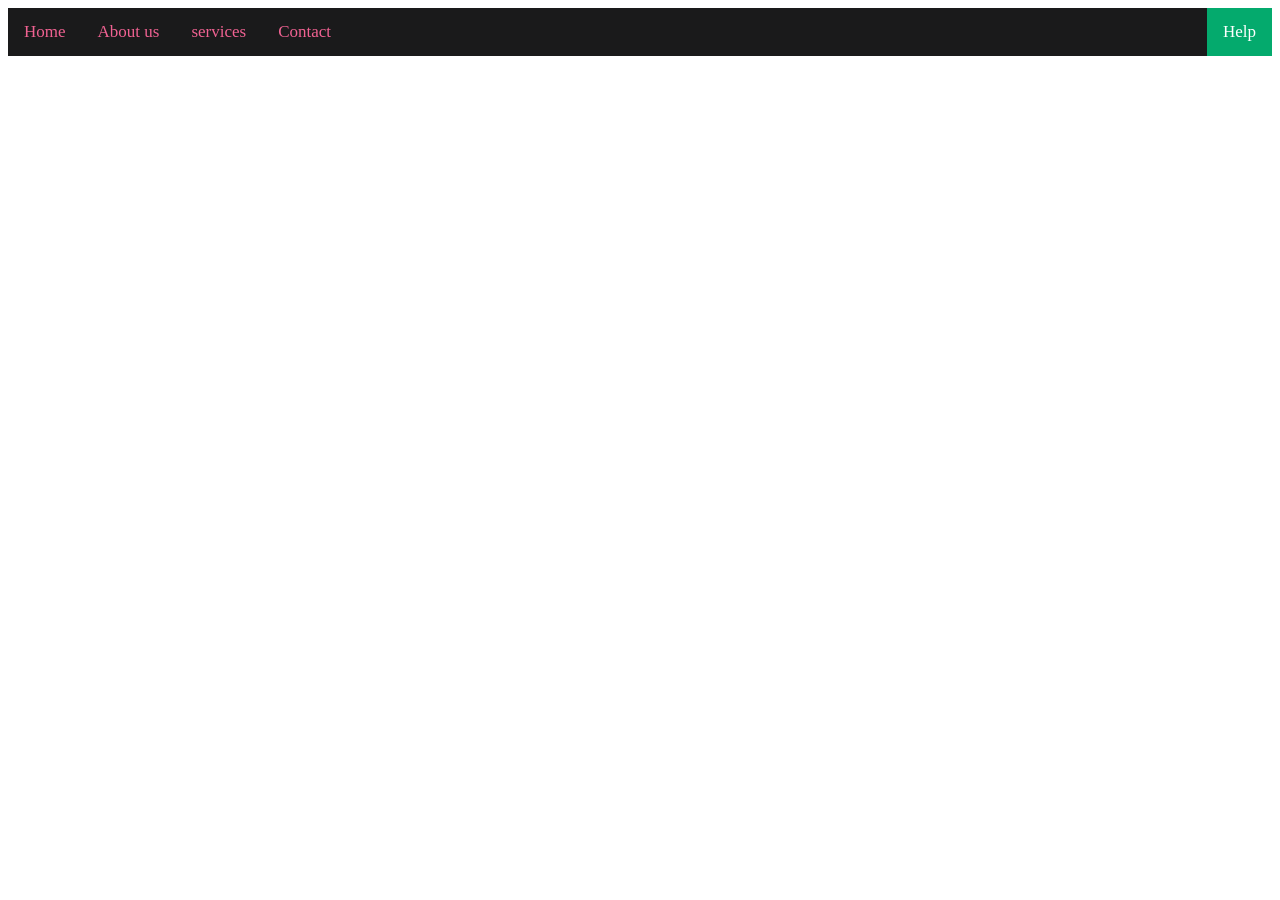
==== index.html @ 2af12721 "first commit" ====
<!DOCTYPE html>
<html lang="en">
<head>
    <meta charset="UTF-8">
    <meta name="viewport" content="width=device-width, initial-scale=1.0">
    <link rel="stylesheet" href="style.css">
    <title>Home</title>
</head>
<body>
    <div class="topnav">
  <a href="index.html">Home</a>
  <a href="about.html">About us</a>
  <a href="services.html">services</a>
  <a href="contact.html">Contact</a>
  <a href="#about" class="split">Help</a>
</div>
</body>
</html>
---- style.css ----
:root{
    --primary: #F06292;
    --secondary: #F7E7C3;
    --bg: #1A1A1B;
    --accent: #2d2d2e;
    --text: #f5f5f5;
}
.topnav {
  background-color: var(--bg);
  overflow: hidden;
}

/* Style the links inside the navigation bar */
.topnav a {
  float: left;
  color: var(--primary);
  text-align: center;
  padding: 14px 16px;
  text-decoration: none;
  font-size: 17px;
}

/* Change the color of links on hover */
.topnav a:hover {
  background-color:var(--bg);
  color: var(--secondary);
}

/* Create a right-aligned (split) link inside the navigation bar */
.topnav a.split {
  float: right;
  background-color: #04AA6D;
  color: white;
}
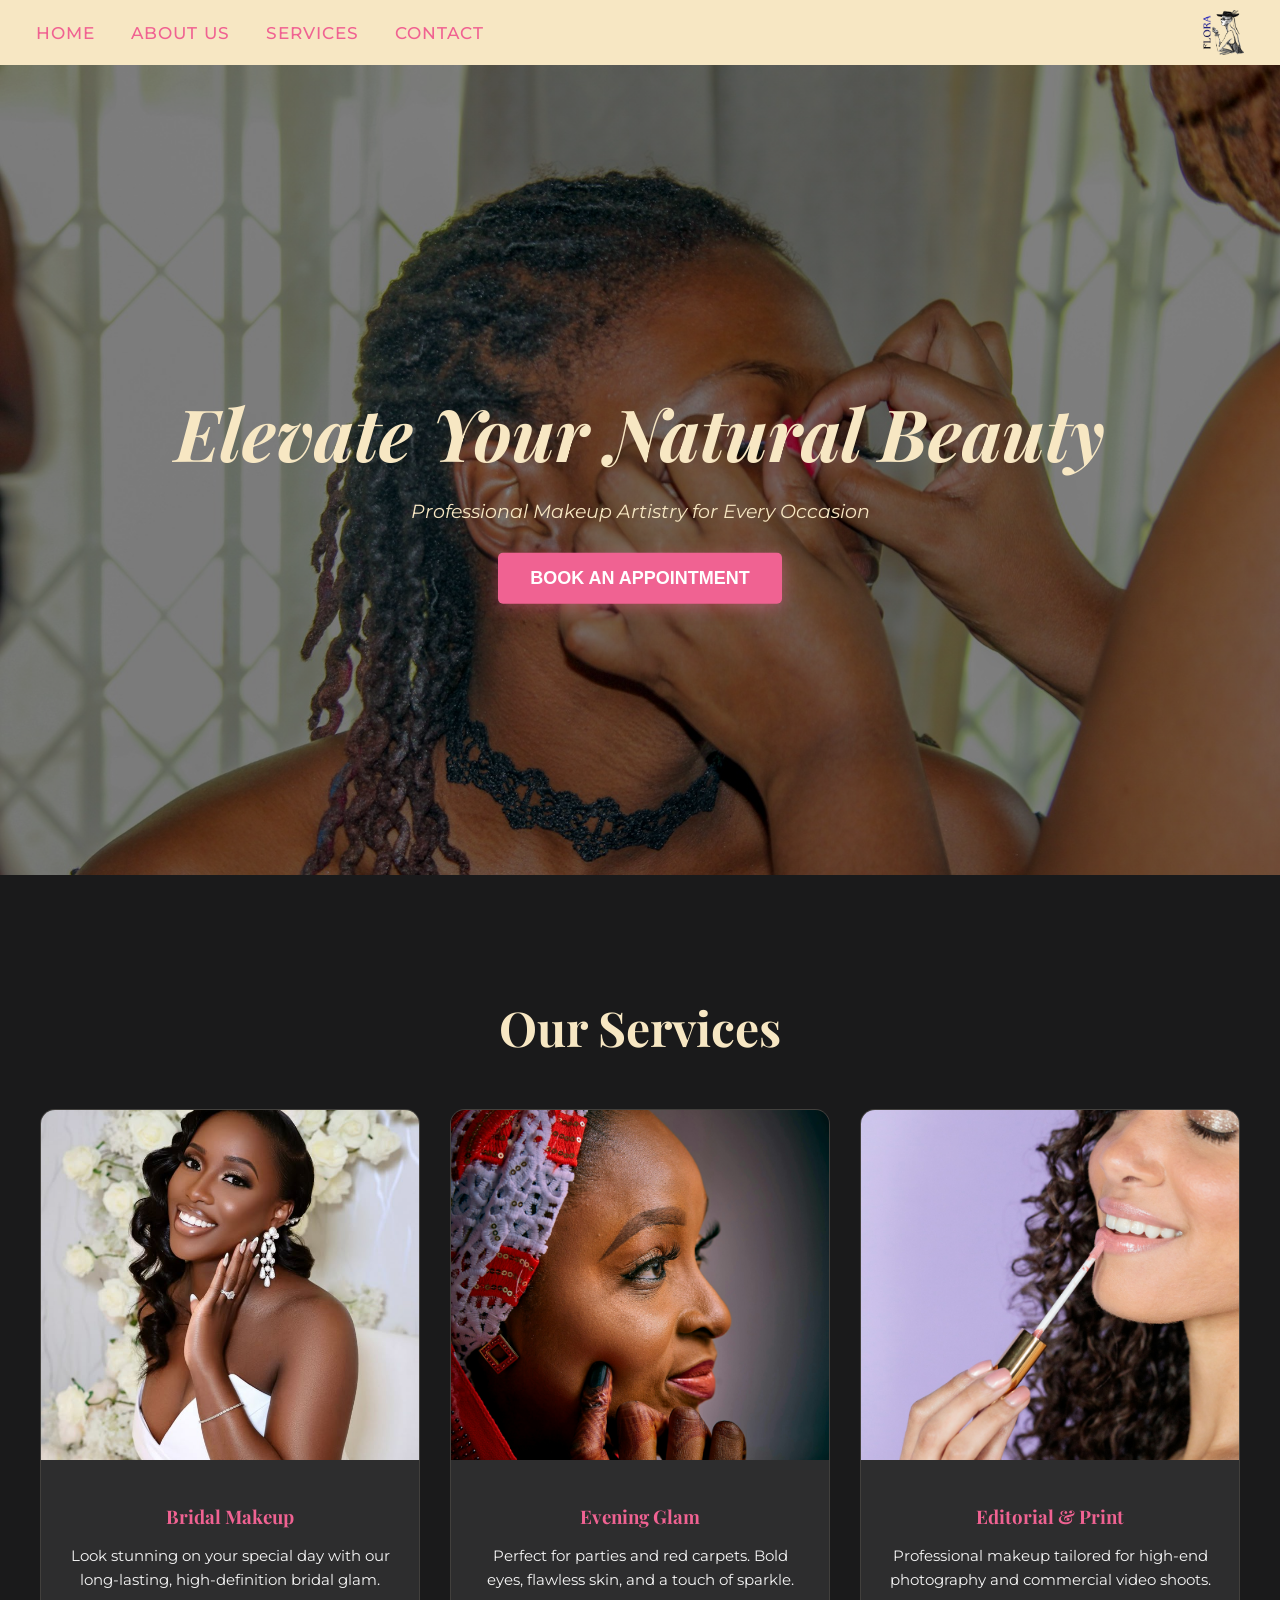
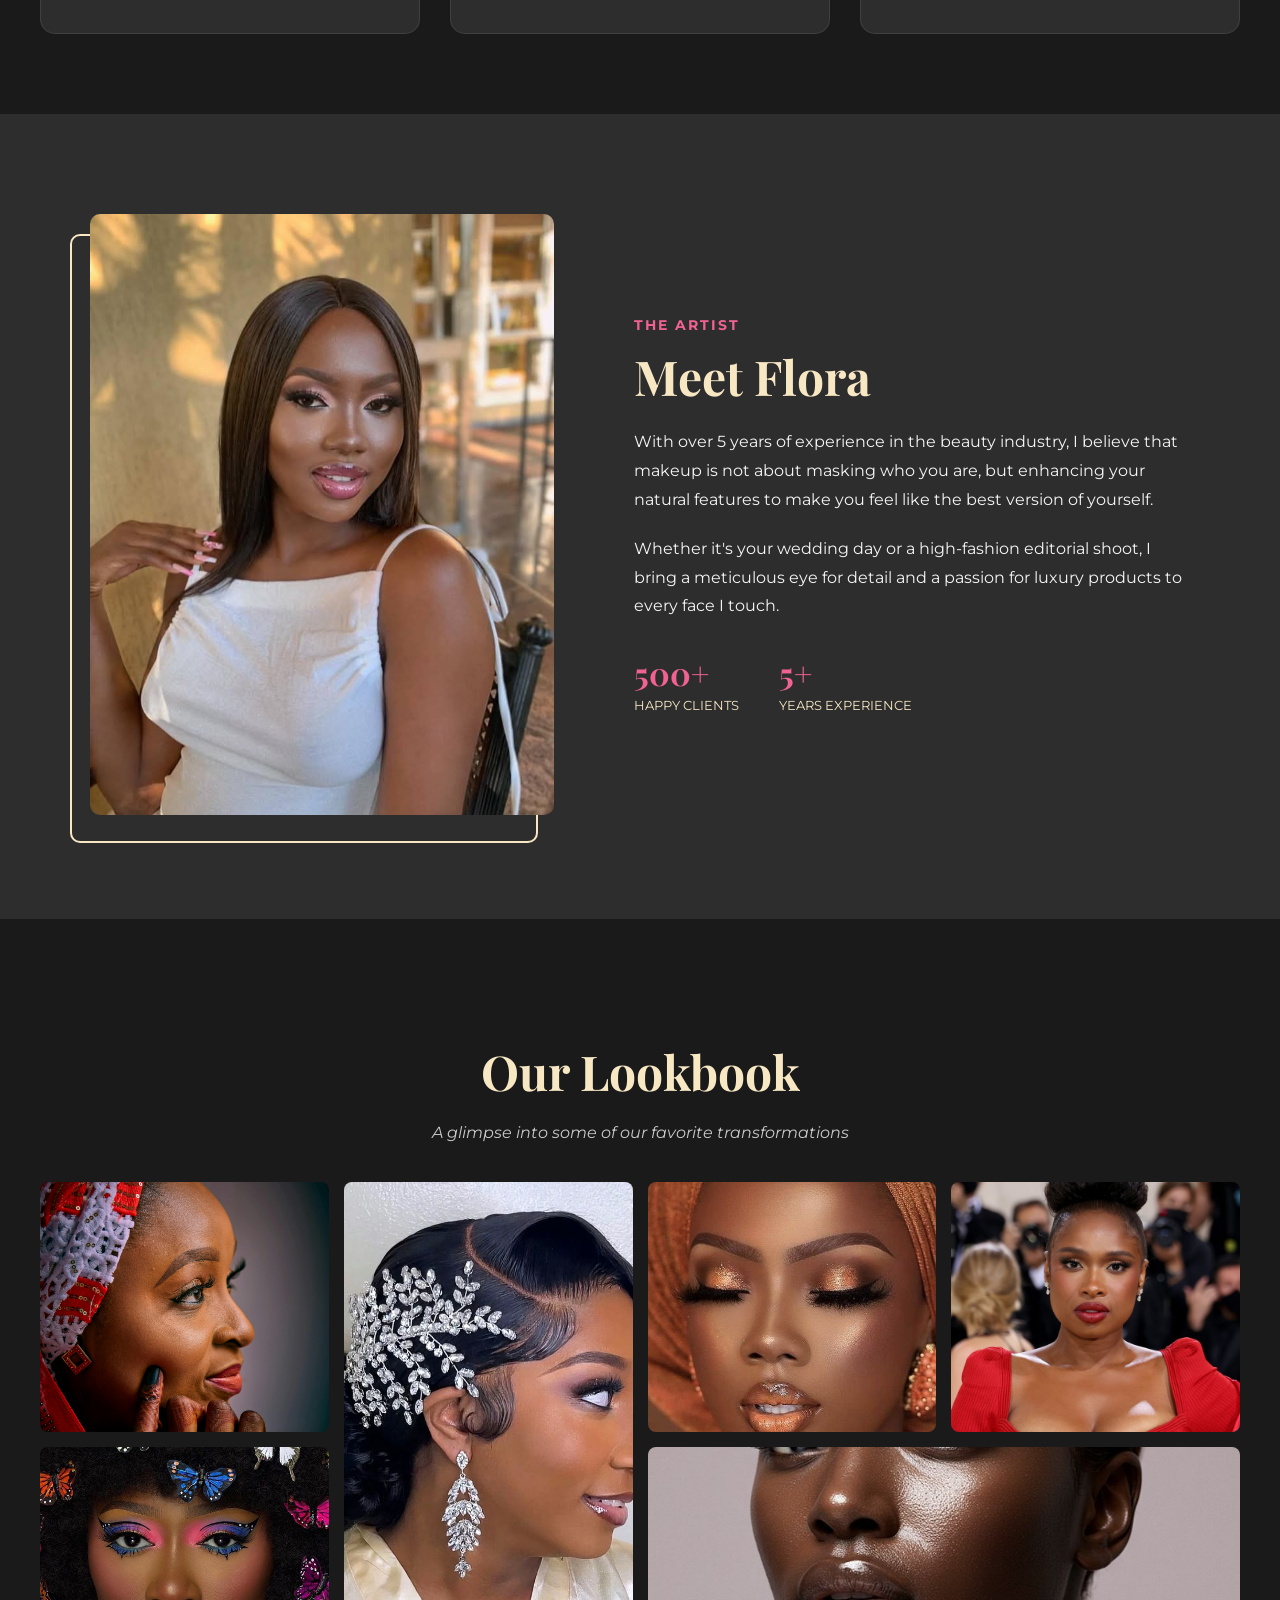
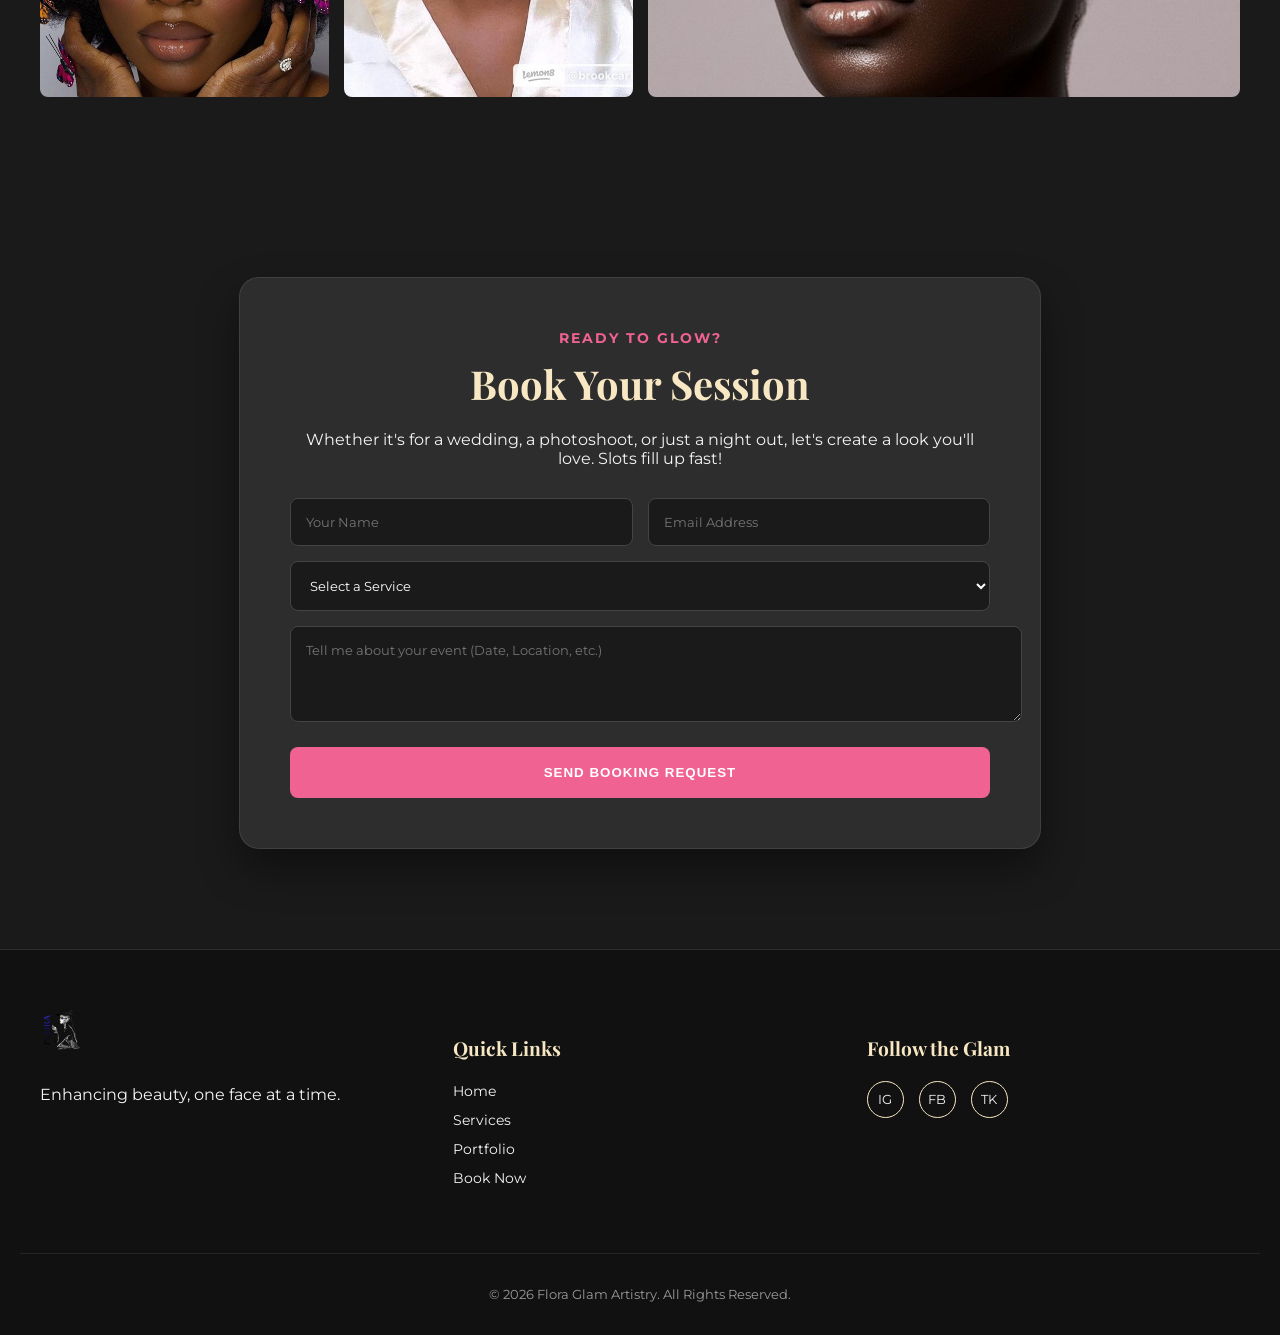
==== commit 37ab5259: "Updated the page" ====
--- a/index.html
+++ b/index.html
@@ -4,15 +4,172 @@
     <meta charset="UTF-8">
     <meta name="viewport" content="width=device-width, initial-scale=1.0">
     <link rel="stylesheet" href="style.css">
-    <title>Home</title>
+    <title>Flora Glam | Home</title>
 </head>
 <body>
-    <div class="topnav">
-  <a href="index.html">Home</a>
-  <a href="about.html">About us</a>
-  <a href="services.html">services</a>
-  <a href="contact.html">Contact</a>
-  <a href="#about" class="split">Help</a>
+ <div class="topnav">
+  <div class="nav-links">
+    <a href="index.html">Home</a>
+    <a href="about.html">About us</a>
+    <a href="services.html">Services</a>
+    <a href="contact.html">Contact</a>
+  </div>
+
+  <a href="index.html" class="logo-container">
+    <img src="images/logo.png" alt="Flora Glam Logo" class="nav-logo">
+  </a>
 </div>
+<div class="hero-image">
+  <div class="hero-text">
+    <h1>Elevate Your Natural Beauty</h1>
+    <p>Professional Makeup Artistry for Every Occasion</p>
+    <button class="hero-btn">Book an Appointment</button>
+</div>
+</div>
+<section id="services" class="services-section">
+    <h2 class="section-title">Our Services</h2>
+    <div class="services-container">
+        <div class="service-card">
+            <div class="service-img-container">
+                <img src="images/BridalMakeup.jpeg" alt="Bridal Makeup">
+            </div>
+            <div class="service-info">
+                <h3>Bridal Makeup</h3>
+                <p>Look stunning on your special day with our long-lasting, high-definition bridal glam.</p>
+            </div>
+        </div>
+
+        <div class="service-card">
+            <div class="service-img-container">
+                <img src="images/fullglam.jpg" alt="Evening Glam">
+            </div>
+            <div class="service-info">
+                <h3>Evening Glam</h3>
+                <p>Perfect for parties and red carpets. Bold eyes, flawless skin, and a touch of sparkle.</p>
+            </div>
+        </div>
+
+        <div class="service-card">
+            <div class="service-img-container">
+                <img src="images/lipstic.jpg" alt="Editorial Makeup">
+            </div>
+            <div class="service-info">
+                <h3>Editorial & Print</h3>
+                <p>Professional makeup tailored for high-end photography and commercial video shoots.</p>
+            </div>
+        </div>
+    </div>
+</section>
+<section id="about" class="about-section">
+    <div class="about-container">
+        <div class="about-image">
+            <img src="images/flora.png" alt="The Makeup Artist">
+            <div class="image-border"></div>
+        </div>
+
+        <div class="about-content">
+            <span class="sub-title">The Artist</span>
+            <h2>Meet Flora</h2>
+            <p>With over 5 years of experience in the beauty industry, I believe that makeup is not about masking who you are, but enhancing your natural features to make you feel like the best version of yourself.</p>
+            
+            <p>Whether it's your wedding day or a high-fashion editorial shoot, I bring a meticulous eye for detail and a passion for luxury products to every face I touch.</p>
+            
+            <div class="about-stats">
+                <div class="stat">
+                    <span>500+</span>
+                    <p>Happy Clients</p>
+                </div>
+                <div class="stat">
+                    <span>5+</span>
+                    <p>Years Experience</p>
+                </div>
+            </div>
+        </div>
+    </div>
+</section>
+<section id="portfolio" class="portfolio-section">
+    <h2 class="section-title">Our Lookbook</h2>
+    <p class="section-subtitle">A glimpse into some of our favorite transformations</p>
+    
+    <div class="portfolio-grid">
+        <div class="portfolio-item">
+            <img src="images/fullglam.jpg" alt="Glam Makeup">
+            <div class="overlay"><span>Soft Glam</span></div>
+        </div>
+        <div class="portfolio-item tall">
+            <img src="images/look2.jpeg" alt="Bridal Makeup">
+            <div class="overlay"><span>Traditional Bridal</span></div>
+        </div>
+        <div class="portfolio-item">
+            <img src="images/look3.jpeg" alt="Eyeshadow Art">
+            <div class="overlay"><span>Editorial Eyes</span></div>
+        </div>
+        <div class="portfolio-item">
+            <img src="images/look4.jpeg" alt="Red Carpet Look">
+            <div class="overlay"><span>Red Carpet</span></div>
+        </div>
+        <div class="portfolio-item wide">
+            <img src="images/look5.jpeg" alt="Natural Makeup">
+            <div class="overlay"><span>No-Makeup Look</span></div>
+        </div>
+        <div class="portfolio-item">
+            <img src="images/look6.jpeg" alt="Creative Makeup">
+            <div class="overlay"><span>Creative Art</span></div>
+        </div>
+    </div>
+</section>
+<section id="contact" class="booking-section">
+    <div class="booking-card">
+        <span class="sub-title">Ready to Glow?</span>
+        <h2>Book Your Session</h2>
+        <p>Whether it's for a wedding, a photoshoot, or just a night out, let's create a look you'll love. Slots fill up fast!</p>
+        
+        <form class="booking-form">
+            <div class="input-group">
+                <input type="text" placeholder="Your Name" required>
+                <input type="email" placeholder="Email Address" required>
+            </div>
+            <select required>
+                <option value="" disabled selected>Select a Service</option>
+                <option value="bridal">Bridal Makeup</option>
+                <option value="evening">Evening Glam</option>
+                <option value="editorial">Editorial & Print</option>
+            </select>
+            <textarea placeholder="Tell me about your event (Date, Location, etc.)" rows="4"></textarea>
+            <button type="submit" class="submit-btn">Send Booking Request</button>
+        </form>
+    </div>
+</section>
+<footer class="main-footer">
+    <div class="footer-content">
+        <div class="footer-logo">
+            <img src="images/logo.png" alt="Flora Glam Logo" class="footer-nav-logo">
+            <p>Enhancing beauty, one face at a time.</p>
+        </div>
+        
+        <div class="footer-links">
+            <h4>Quick Links</h4>
+            <ul>
+                <li><a href="index.html">Home</a></li>
+                <li><a href="services.html">Services</a></li>
+                <li><a href="about.html">Portfolio</a></li>
+                <li><a href="contact.html">Book Now</a></li>
+            </ul>
+        </div>
+
+        <div class="footer-socials">
+            <h4>Follow the Glam</h4>
+            <div class="social-icons">
+                <a href="#">IG</a>
+                <a href="#">FB</a>
+                <a href="#">TK</a>
+            </div>
+        </div>
+    </div>
+    
+    <div class="footer-bottom">
+        <p>&copy; 2026 Flora Glam Artistry. All Rights Reserved.</p>
+    </div>
+</footer>
 </body>
 </html>
--- a/style.css
+++ b/style.css
@@ -1,3 +1,4 @@
+@import url('https://fonts.googleapis.com/css2?family=Playfair+Display:ital,wght@0,400..900;1,400..900&family=Montserrat:wght@100..900&display=swap');
 :root{
     --primary: #F06292;
     --secondary: #F7E7C3;
@@ -5,19 +6,33 @@
     --accent: #2d2d2e;
     --text: #f5f5f5;
 }
+body {
+    height: 100%;
+    margin: 0;
+    font-family: 'Montserrat', sans-serif; /* Clean font for everything else */
+    color: var(--text);
+    background-color: var(--bg);
+}
 .topnav {
-  background-color: var(--bg);
-  overflow: hidden;
+  display: flex; /* Using flexbox is much easier for alignment than floats */
+  align-items: center;
+  justify-content: space-between;
+  background-color: var(--secondary);
+  padding: 0 20px;
 }
 
 /* Style the links inside the navigation bar */
 .topnav a {
-  float: left;
+  font-family: 'Montserrat', sans-serif;
+  font-weight: 500;
+  letter-spacing: 1px;
+  text-transform: uppercase;
   color: var(--primary);
   text-align: center;
-  padding: 14px 16px;
+  padding: 20px 16px; /* Increased padding for a more modern look */
   text-decoration: none;
   font-size: 17px;
+  transition: 0.3s; /* Makes the hover effect smooth */
 }
 
 /* Change the color of links on hover */
@@ -25,10 +40,902 @@
   background-color:var(--bg);
   color: var(--secondary);
 }
-
+.topnav a.logo-container:hover {
+  background-color: transparent; /* Keeps the navbar color */
+  cursor: default; /* Optional: removes the pointer finger if it's not a link */
+}
 /* Create a right-aligned (split) link inside the navigation bar */
 .topnav a.split {
   float: right;
-  background-color: #04AA6D;
+}
+.nav-logo {
+  height: 45px; /* Increased size slightly to make it "pop" */
+  width: auto;
+  display: block;
+}
+
+.logo-container {
+    padding: 10px 16px !important; /* Slightly less padding to center the image */
+}
+
+/* The hero image */
+.hero-image {
+  background-image: linear-gradient(rgba(0, 0, 0, 0.5), rgba(0, 0, 0, 0.5)), url("images/hero.jpg");
+  height: 90vh; /* This makes it 90% of the screen height */
+  background-position: center;
+  background-repeat: no-repeat;
+  background-size: cover;
+  position: relative;
+}
+
+/* Styling the Hero Text Container */
+.hero-text {
+  text-align: center;
+  position: absolute;
+  top: 50%;
+  left: 50%;
+  transform: translate(-50%, -50%);
+  color: var(--text); /* Uses your #f5f5f5 light text color */
+  width: 80%; /* Keeps text from stretching too wide on desktop */
+}
+
+.hero-text h1 {
+    font-family: 'Playfair Display', serif;
+    font-size: 4.5rem; /* Large and elegant */
+    font-weight: 700;
+    font-style: italic; /* Italic serifs look very "high-fashion" */
+    margin-bottom: 10px;
+    color: var(--secondary); /* Your gold color */
+}
+/* Enhancing the Subtitle */
+.hero-text p {
+  font-size: 1.2rem;
+  margin-bottom: 30px;
+  font-style: italic;
+  color: var(--secondary); /* Uses your gold/cream color for a soft look */
+}
+
+/* Styling the "Book an Appointment" Button */
+.hero-btn {
+  background-color: var(--primary); /* Your signature pink */
   color: white;
-}
+  padding: 15px 32px;
+  font-size: 18px;
+  font-weight: bold;
+  border: none;
+  border-radius: 5px;
+  cursor: pointer;
+  transition: all 0.3s ease;
+  text-transform: uppercase;
+  box-shadow: 0 4px 15px rgba(240, 98, 146, 0.4); /* Pink glow effect */
+}
+
+/* Button Hover Animation */
+.hero-btn:hover {
+  background-color: white;
+  color: var(--primary);
+  transform: translateY(-3px); /* Slight lift effect */
+  box-shadow: 0 6px 20px rgba(255, 255, 255, 0.2);
+}
+.services-section {
+    padding: 80px 20px;
+    background-color: var(--bg);
+    text-align: center;
+}
+
+.section-title {
+    font-family: 'Playfair Display', serif;
+    font-size: 3rem;
+    color: var(--secondary);
+    margin-bottom: 50px;
+}
+
+.services-container {
+    display: flex;
+    justify-content: center;
+    gap: 30px;
+    flex-wrap: wrap; /* Makes it stack on mobile */
+    max-width: 1200px;
+    margin: 0 auto;
+}
+
+.service-card {
+    background-color: var(--accent);
+    border-radius: 15px;
+    flex: 1;
+    min-width: 280px;
+    overflow: hidden; /* This keeps the image corners rounded */
+    transition: transform 0.3s ease;
+    border: 1px solid rgba(247, 231, 195, 0.1);
+    display: flex;
+    flex-direction: column;
+}
+
+.service-img-container {
+    width: 100%;
+    height: 350px; /* Fixed height for consistency */
+    overflow: hidden;
+}
+
+.service-img-container img {
+    width: 100%;
+    height: 100%;
+    object-fit: cover; /* This prevents the image from stretching */
+    transition: transform 0.5s ease;
+}
+
+/* Zoom effect on hover */
+.service-card:hover .service-img-container img {
+    transform: scale(1.1);
+}
+
+.service-card:hover {
+    transform: translateY(-10px);
+    border-color: var(--primary);
+}
+
+/* Padding for the text below the image */
+.service-info {
+    padding: 25px;
+    text-align: center;
+}
+
+.service-info h3 {
+    font-family: 'Playfair Display', serif;
+    color: var(--primary);
+    margin-bottom: 10px;
+}
+.service-card p {
+    line-height: 1.6;
+    color: var(--text);
+    font-size: 0.95rem;
+}
+.about-section {
+    padding: 100px 20px;
+    background-color: var(--accent); /* Uses your darker grey for contrast */
+}
+
+.about-container {
+    max-width: 1100px;
+    margin: 0 auto;
+    display: flex;
+    align-items: center;
+    gap: 60px;
+    flex-wrap: wrap; /* Important for mobile */
+}
+
+.about-image {
+    flex: 1;
+    min-width: 300px;
+    position: relative;
+}
+
+.about-image img {
+    width: 100%;
+    border-radius: 10px;
+    position: relative;
+    z-index: 2;
+}
+
+/* This adds a decorative gold frame behind the image */
+.image-border {
+    position: absolute;
+    top: 20px;
+    left: -20px;
+    width: 100%;
+    height: 100%;
+    border: 2px solid var(--secondary);
+    border-radius: 10px;
+    z-index: 1;
+}
+
+.about-content {
+    flex: 1.2;
+    min-width: 300px;
+}
+
+.sub-title {
+    color: var(--primary);
+    text-transform: uppercase;
+    letter-spacing: 2px;
+    font-weight: bold;
+    font-size: 0.9rem;
+}
+
+.about-content h2 {
+    font-family: 'Playfair Display', serif;
+    font-size: 3rem;
+    color: var(--secondary);
+    margin: 10px 0 20px 0;
+}
+
+.about-content p {
+    color: var(--text);
+    line-height: 1.8;
+    margin-bottom: 20px;
+}
+
+/* Mini stats for credibility */
+.about-stats {
+    display: flex;
+    gap: 40px;
+    margin-top: 30px;
+}
+
+.stat span {
+    display: block;
+    font-size: 2rem;
+    font-family: 'Playfair Display', serif;
+    color: var(--primary);
+    font-weight: bold;
+}
+
+.stat p {
+    font-size: 0.8rem;
+    text-transform: uppercase;
+    color: var(--secondary);
+    margin: 0;
+}
+.portfolio-section {
+    padding: 80px 20px;
+    background-color: var(--bg);
+    text-align: center;
+}
+
+.section-subtitle {
+    color: var(--text);
+    margin-top: -30px;
+    margin-bottom: 40px;
+    font-style: italic;
+    opacity: 0.8;
+}
+
+.portfolio-grid {
+    display: grid;
+    grid-template-columns: repeat(auto-fit, minmax(250px, 1fr));
+    grid-auto-rows: 250px;
+    grid-auto-flow: dense; /* Fills in gaps automatically */
+    gap: 15px;
+    max-width: 1200px;
+    margin: 0 auto;
+}
+
+.portfolio-item {
+    position: relative;
+    overflow: hidden;
+    border-radius: 8px;
+}
+
+/* Creating the Masonry effect */
+.portfolio-item.tall {
+    grid-row: span 2;
+}
+
+.portfolio-item.wide {
+    grid-column: span 2;
+}
+
+.portfolio-item img {
+    width: 100%;
+    height: 100%;
+    object-fit: cover;
+    transition: transform 0.6s ease;
+}
+
+/* Hover Effect: Darken image and show text */
+.overlay {
+    position: absolute;
+    top: 0;
+    left: 0;
+    width: 100%;
+    height: 100%;
+    background: rgba(240, 98, 146, 0.7); /* Your pink primary color with transparency */
+    display: flex;
+    align-items: center;
+    justify-content: center;
+    opacity: 0;
+    transition: opacity 0.4s ease;
+}
+
+.overlay span {
+    color: white;
+    font-family: 'Playfair Display', serif;
+    font-size: 1.5rem;
+    font-weight: bold;
+    border-bottom: 2px solid var(--secondary);
+}
+
+.portfolio-item:hover img {
+    transform: scale(1.1);
+}
+
+.portfolio-item:hover .overlay {
+    opacity: 1;
+}
+
+/* Responsive adjustment for mobile */
+@media (max-width: 768px) {
+    .portfolio-item.wide {
+        grid-column: span 1;
+    }
+}
+.booking-section {
+    padding: 100px 20px;
+    background-image: linear-gradient(rgba(26, 26, 27, 0.9), rgba(26, 26, 27, 0.9)), url('images/brushes-bg.jpg');
+    background-size: cover;
+    background-attachment: fixed; /* This creates a cool parallax effect */
+    display: flex;
+    justify-content: center;
+}
+
+.booking-card {
+    background-color: var(--accent);
+    padding: 50px;
+    border-radius: 20px;
+    max-width: 700px;
+    width: 100%;
+    text-align: center;
+    box-shadow: 0 20px 40px rgba(0, 0, 0, 0.4);
+    border: 1px solid rgba(247, 231, 195, 0.1);
+}
+
+.booking-card h2 {
+    font-family: 'Playfair Display', serif;
+    font-size: 2.5rem;
+    color: var(--secondary);
+    margin: 10px 0 20px 0;
+}
+
+/* Form Styles */
+.booking-form {
+    display: flex;
+    flex-direction: column;
+    gap: 15px;
+    margin-top: 30px;
+}
+
+.input-group {
+    display: flex;
+    gap: 15px;
+}
+
+.booking-form input, 
+.booking-form select, 
+.booking-form textarea {
+    width: 100%;
+    padding: 15px;
+    background-color: var(--bg);
+    border: 1px solid #444;
+    border-radius: 8px;
+    color: white;
+    font-family: 'Montserrat', sans-serif;
+    outline: none;
+    transition: border-color 0.3s;
+}
+
+.booking-form input:focus, 
+.booking-form select:focus, 
+.booking-form textarea:focus {
+    border-color: var(--primary); /* Glows pink when clicking */
+}
+
+.submit-btn {
+    background-color: var(--primary);
+    color: white;
+    padding: 18px;
+    border: none;
+    border-radius: 8px;
+    font-weight: bold;
+    text-transform: uppercase;
+    letter-spacing: 1px;
+    cursor: pointer;
+    transition: 0.3s;
+    margin-top: 10px;
+}
+
+.submit-btn:hover {
+    background-color: var(--secondary);
+    color: var(--bg);
+    transform: scale(1.02);
+}
+
+/* Responsive fix for the name/email row */
+@media (max-width: 600px) {
+    .input-group {
+        flex-direction: column;
+    }
+}
+
+/* About Page Specific Styles */
+.about-hero {
+    height: 30vh;
+    background-image: linear-gradient(rgba(0, 0, 0, 0.6), rgba(0, 0, 0, 0.6)), url("images/hero.jpg");
+    background-size: cover;
+    background-position: center;
+    display: flex;
+    align-items: center;
+    justify-content: center;
+}
+
+.about-hero h1 {
+    font-family: 'Playfair Display', serif;
+    color: var(--secondary);
+    font-size: 3rem;
+}
+
+.about-details {
+    padding: 100px 20px;
+    background-color: var(--bg);
+}
+
+.about-container {
+    max-width: 1100px;
+    margin: 0 auto;
+    display: flex;
+    align-items: center;
+    gap: 80px;
+    flex-wrap: wrap;
+}
+
+.about-image-wrapper {
+    flex: 1;
+    min-width: 300px;
+    position: relative;
+}
+
+.profile-img {
+    width: 100%;
+    border-radius: 10px;
+    position: relative;
+    z-index: 2;
+}
+
+.decorative-box {
+    position: absolute;
+    top: -20px;
+    right: -20px;
+    width: 100%;
+    height: 100%;
+    border: 3px solid var(--primary);
+    border-radius: 10px;
+    z-index: 1;
+}
+
+.about-text-content {
+    flex: 1.5;
+    min-width: 300px;
+}
+
+.accent-text {
+    color: var(--primary);
+    text-transform: uppercase;
+    letter-spacing: 2px;
+    font-weight: 600;
+    font-size: 0.85rem;
+}
+
+.about-text-content h2 {
+    font-family: 'Playfair Display', serif;
+    font-size: 3.5rem;
+    color: var(--secondary);
+    margin: 10px 0 30px;
+}
+
+.about-text-content p {
+    color: var(--text);
+    line-height: 1.8;
+    font-size: 1.1rem;
+    margin-bottom: 20px;
+}
+
+.skill-tags {
+    display: flex;
+    gap: 15px;
+    flex-wrap: wrap;
+    margin-top: 30px;
+}
+
+.skill-tags span {
+    background-color: var(--accent);
+    color: var(--secondary);
+    padding: 8px 18px;
+    border-radius: 50px;
+    font-size: 0.85rem;
+    border: 1px solid rgba(247, 231, 195, 0.2);
+}
+
+/* Mobile Adjustment */
+@media (max-width: 768px) {
+    .about-container {
+        gap: 40px;
+        text-align: center;
+    }
+    .skill-tags {
+        justify-content: center;
+    }
+}
+
+/* About Values Section */
+.about-values {
+    padding: 80px 20px;
+    background-color: var(--accent); /* Slightly lighter background to separate it */
+    text-align: center;
+}
+
+.values-header {
+    margin-bottom: 60px;
+}
+
+.values-header h2 {
+    font-family: 'Playfair Display', serif;
+    font-size: 2.8rem;
+    color: var(--secondary);
+    margin-top: 10px;
+}
+
+.values-grid {
+    display: grid;
+    grid-template-columns: repeat(auto-fit, minmax(220px, 1fr));
+    gap: 30px;
+    max-width: 1200px;
+    margin: 0 auto;
+}
+
+.value-item {
+    padding: 30px;
+    background-color: var(--bg); /* Dark background for the cards */
+    border-radius: 15px;
+    border: 1px solid rgba(247, 231, 195, 0.05);
+    transition: 0.3s ease;
+}
+
+.value-item:hover {
+    border-color: var(--primary);
+    transform: translateY(-5px);
+}
+
+.value-icon {
+    font-size: 40px;
+    margin-bottom: 20px;
+}
+
+.value-item h3 {
+    font-family: 'Playfair Display', serif;
+    color: var(--primary);
+    margin-bottom: 15px;
+    font-size: 1.4rem;
+}
+
+.value-item p {
+    color: var(--text);
+    font-size: 0.95rem;
+    line-height: 1.6;
+    opacity: 0.8;
+}
+
+/* Ensure sub-title from previous sections is reused correctly */
+.sub-title {
+    color: var(--primary);
+    text-transform: uppercase;
+    letter-spacing: 2px;
+    font-weight: bold;
+    font-size: 0.9rem;
+}
+/* Timeline Section */
+.about-timeline {
+    padding: 100px 20px;
+    background-color: var(--bg);
+    text-align: center;
+}
+
+.timeline-container {
+    max-width: 800px;
+    margin: 50px auto 0;
+    position: relative;
+    padding-left: 50px; /* Space for the line */
+    text-align: left;
+}
+
+/* The Vertical Line */
+.timeline-container::before {
+    content: '';
+    position: absolute;
+    left: 20px;
+    top: 0;
+    width: 2px;
+    height: 100%;
+    background: linear-gradient(to bottom, var(--primary), var(--secondary));
+}
+
+.timeline-item {
+    position: relative;
+    margin-bottom: 40px;
+}
+
+.timeline-dot {
+    position: absolute;
+    left: -37px;
+    top: 5px;
+    width: 14px;
+    height: 14px;
+    background-color: var(--primary);
+    border-radius: 50%;
+    border: 3px solid var(--bg);
+    z-index: 2;
+}
+
+.timeline-date {
+    font-family: 'Playfair Display', serif;
+    color: var(--secondary);
+    font-weight: bold;
+    font-size: 1.2rem;
+    margin-bottom: 5px;
+}
+
+.timeline-content h3 {
+    color: var(--primary);
+    margin-bottom: 10px;
+    font-size: 1.3rem;
+}
+
+.timeline-content p {
+    color: var(--text);
+    line-height: 1.6;
+    opacity: 0.8;
+}
+/* Services Hero Styling */
+.services-page-hero {
+    height: 40vh;
+    background-image: linear-gradient(rgba(0, 0, 0, 0.7), rgba(0, 0, 0, 0.7)), url("images/hero.jpg");
+    background-size: cover;
+    background-position: center;
+    display: flex;
+    flex-direction: column;
+    align-items: center;
+    justify-content: center;
+    text-align: center;
+    padding: 0 20px;
+}
+
+.services-page-hero h1 {
+    font-family: 'Playfair Display', serif;
+    color: var(--secondary);
+    font-size: 3.5rem;
+    margin-bottom: 10px;
+}
+
+.services-page-hero p {
+    color: var(--text);
+    font-style: italic;
+    font-size: 1.1rem;
+}
+
+/* Services Grid */
+.services-list {
+    padding: 100px 20px;
+    background-color: var(--bg);
+}
+
+.price-tag {
+    position: absolute;
+    top: 15px;
+    right: 15px;
+    background-color: var(--primary);
+    color: white;
+    padding: 5px 15px;
+    border-radius: 50px;
+    font-weight: bold;
+    font-size: 0.9rem;
+    z-index: 3;
+}
+
+.service-link {
+    display: inline-block;
+    margin-top: 15px;
+    color: var(--primary);
+    text-decoration: none;
+    font-weight: bold;
+    text-transform: uppercase;
+    font-size: 0.85rem;
+    letter-spacing: 1px;
+    border-bottom: 2px solid transparent;
+    transition: 0.3s;
+}
+
+.service-link:hover {
+    border-bottom: 2px solid var(--primary);
+}
+
+/* Mobile Tweak for 4 cards */
+@media (max-width: 900px) {
+    .services-container {
+        grid-template-columns: 1fr 1fr;
+    }
+}
+/* Contact Page Specific Styles */
+.contact-hero {
+    height: 40vh;
+    background-image: linear-gradient(rgba(0, 0, 0, 0.7), rgba(0, 0, 0, 0.7)), url("images/hero.jpg");
+    background-size: cover;
+    background-position: center;
+    display: flex;
+    flex-direction: column;
+    align-items: center;
+    justify-content: center;
+    text-align: center;
+}
+
+.contact-hero h1 {
+    font-family: 'Playfair Display', serif;
+    color: var(--secondary);
+    font-size: 3.5rem;
+}
+
+.contact-section {
+    padding: 100px 20px;
+    background-color: var(--bg);
+}
+
+.contact-container {
+    max-width: 1100px;
+    margin: 0 auto;
+    display: flex;
+    gap: 60px;
+    flex-wrap: wrap;
+}
+
+.contact-info {
+    flex: 1;
+    min-width: 300px;
+}
+
+.contact-info h2 {
+    font-family: 'Playfair Display', serif;
+    font-size: 2.8rem;
+    color: var(--secondary);
+    margin: 10px 0 20px;
+}
+
+.info-item {
+    display: flex;
+    gap: 20px;
+    margin-top: 30px;
+    align-items: flex-start;
+}
+
+.info-icon {
+    font-size: 24px;
+    background-color: var(--accent);
+    padding: 15px;
+    border-radius: 50%;
+    color: var(--primary);
+}
+
+.info-item h4 {
+    color: var(--primary);
+    margin: 0 0 5px 0;
+    font-family: 'Montserrat', sans-serif;
+}
+
+.info-item p {
+    color: var(--text);
+    margin: 0;
+    opacity: 0.8;
+}
+
+.contact-form-wrapper {
+    flex: 1.2;
+    min-width: 300px;
+    background-color: var(--accent);
+    padding: 40px;
+    border-radius: 15px;
+    border: 1px solid rgba(247, 231, 195, 0.1);
+}
+
+.contact-form-wrapper h3 {
+    font-family: 'Playfair Display', serif;
+    color: var(--secondary);
+    font-size: 1.8rem;
+    margin-bottom: 25px;
+}
+
+/* Reusing your previously defined .booking-form and .submit-btn styles */
+
+/* Mobile Adjustments */
+@media (max-width: 768px) {
+    .contact-container {
+        flex-direction: column;
+    }
+}
+
+.main-footer {
+    background-color: #111; /* Slightly darker than your bg for depth */
+    padding: 60px 20px 20px;
+    color: var(--text);
+    border-top: 1px solid var(--accent);
+}
+
+.footer-content {
+    max-width: 1200px;
+    margin: 0 auto;
+    display: flex;
+    justify-content: space-between;
+    flex-wrap: wrap;
+    gap: 40px;
+}
+
+.footer-logo {
+    flex: 1;
+    min-width: 200px;
+}
+
+.footer-nav-logo {
+    height: 40px;
+    margin-bottom: 15px;
+}
+
+.footer-links, .footer-socials {
+    flex: 1;
+    min-width: 150px;
+}
+
+.main-footer h4 {
+    font-family: 'Playfair Display', serif;
+    color: var(--secondary);
+    margin-bottom: 20px;
+    font-size: 1.2rem;
+}
+
+.footer-links ul {
+    list-style: none;
+    padding: 0;
+}
+
+.footer-links li {
+    margin-bottom: 10px;
+}
+
+.footer-links a {
+    text-decoration: none;
+    color: var(--text);
+    transition: 0.3s;
+    font-size: 0.9rem;
+}
+
+.footer-links a:hover {
+    color: var(--primary);
+}
+
+.social-icons {
+    display: flex;
+    gap: 15px;
+}
+
+.social-icons a {
+    color: var(--text);
+    text-decoration: none;
+    border: 1px solid var(--secondary);
+    width: 35px;
+    height: 35px;
+    display: flex;
+    align-items: center;
+    justify-content: center;
+    border-radius: 50%;
+    font-size: 0.8rem;
+    transition: 0.3s;
+}
+
+.social-icons a:hover {
+    background-color: var(--primary);
+    border-color: var(--primary);
+    color: white;
+}
+
+.footer-bottom {
+    text-align: center;
+    margin-top: 50px;
+    padding-top: 20px;
+    border-top: 1px solid #333;
+    font-size: 0.8rem;
+    opacity: 0.6;
+}
